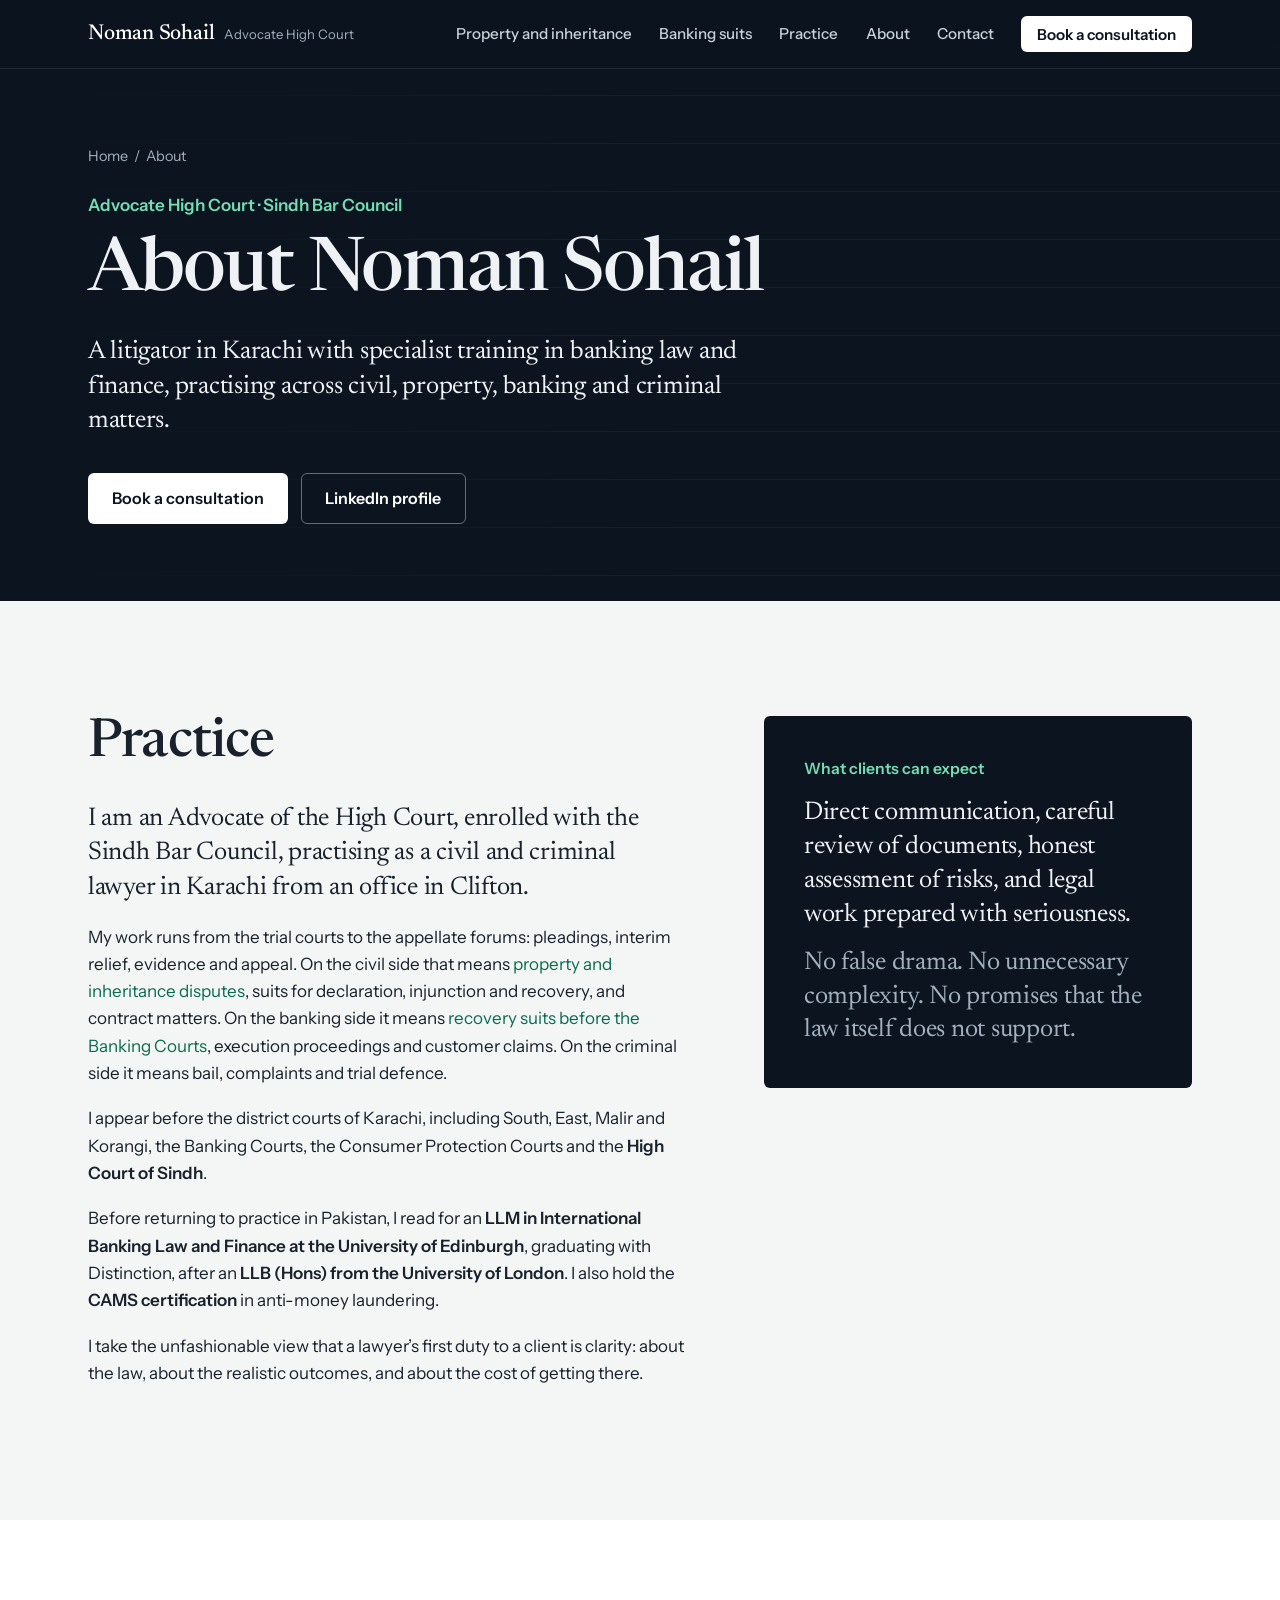
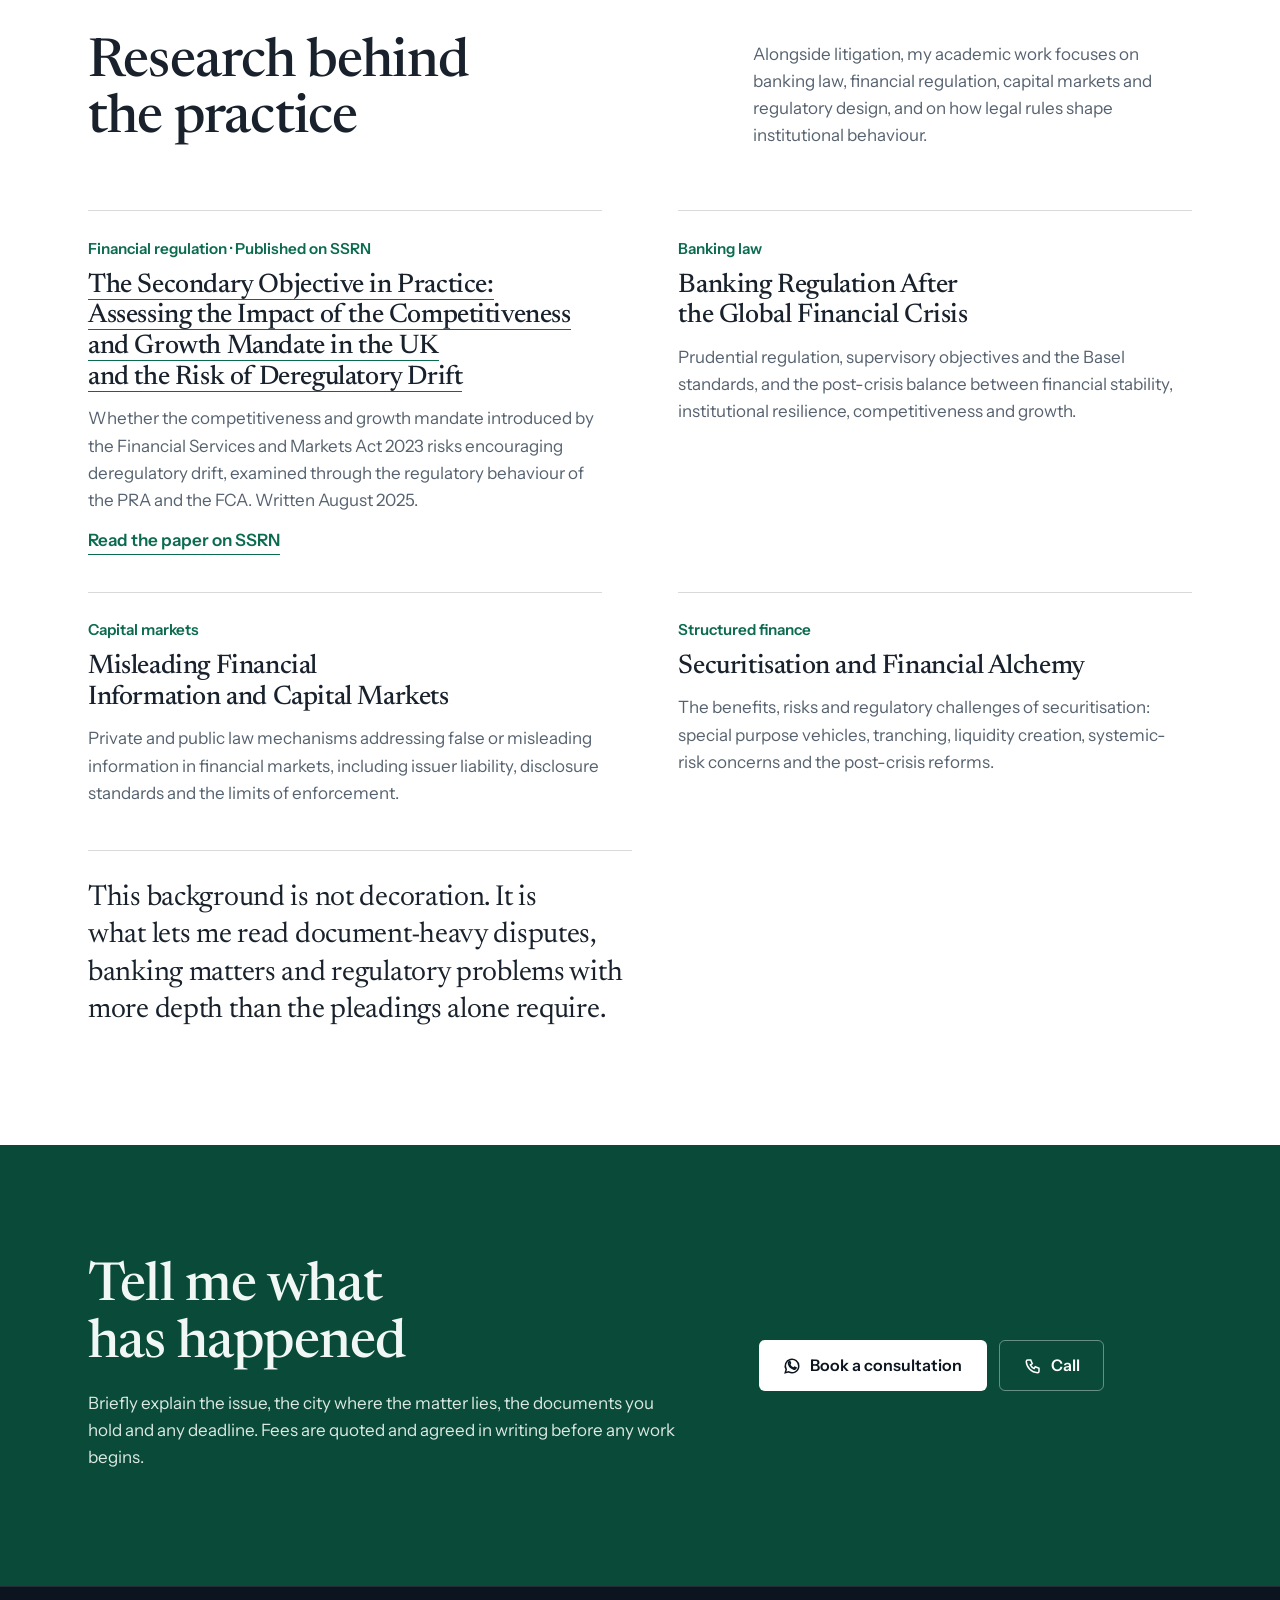
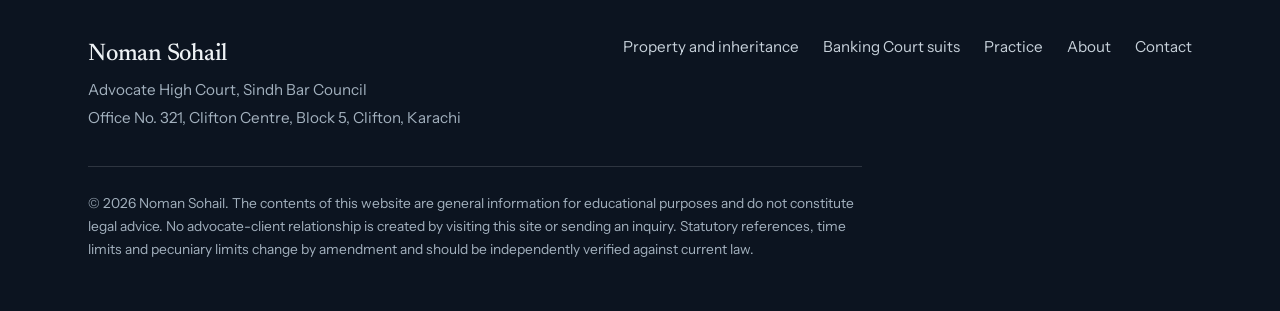
==== about/index.html @ e8c03aa5 "Rebuild as multi-page site: problem guides for property/inheritance and Banking Court suits - Home r" ====
<!DOCTYPE html>
<html lang="en">
<head>
<meta charset="UTF-8">
<meta name="viewport" content="width=device-width, initial-scale=1.0">
<title>About Noman Sohail | Advocate High Court, Karachi | Education, Practice &amp; Research</title>
<meta name="description" content="Noman Sohail is an Advocate of the High Court in Karachi, enrolled with the Sindh Bar Council, with an LLM in International Banking Law and Finance (Distinction) from the University of Edinburgh.">
<meta name="author" content="Noman Sohail">
<meta name="robots" content="index, follow, max-snippet:-1, max-image-preview:large">
<link rel="canonical" href="https://nomansohail.org/about/">
<meta property="og:type" content="website">
<meta property="og:url" content="https://nomansohail.org/about/">
<meta property="og:site_name" content="Noman Sohail, Advocate High Court">
<meta property="og:title" content="About Noman Sohail | Advocate High Court, Karachi | Education, Practice &amp; Research">
<meta property="og:description" content="Noman Sohail is an Advocate of the High Court in Karachi, enrolled with the Sindh Bar Council, with an LLM in International Banking Law and Finance (Distinction) from the University of Edinburgh.">
<meta property="og:image" content="https://nomansohail.org/1776953978502.png">
<meta property="og:image:width" content="800">
<meta property="og:image:height" content="800">
<meta name="twitter:card" content="summary_large_image">
<meta name="theme-color" content="#0c1420">
<link rel="icon" href="data:image/svg+xml,&lt;svg xmlns='http://www.w3.org/2000/svg' viewBox='0 0 100 100'&gt;&lt;rect width='100' height='100' rx='20' fill='%230c1420'/&gt;&lt;text x='50' y='68' font-size='52' text-anchor='middle' fill='%2374ddb3' font-family='Georgia,serif'&gt;NS&lt;/text&gt;&lt;/svg&gt;">
<link rel="preload" href="/fonts/newsreader.woff2" as="font" type="font/woff2" crossorigin>
<link rel="preload" href="/fonts/instrument-sans.woff2" as="font" type="font/woff2" crossorigin>
<link rel="stylesheet" href="/assets/site.css">
<script type="application/ld+json">
{
  "@context": "https://schema.org",
  "@graph": [
    {
      "@type": [
        "WebPage",
        "ProfilePage"
      ],
      "@id": "https://nomansohail.org/about/#webpage",
      "url": "https://nomansohail.org/about/",
      "name": "About Noman Sohail | Advocate High Court, Karachi | Education, Practice & Research",
      "description": "Noman Sohail is an Advocate of the High Court in Karachi, enrolled with the Sindh Bar Council, with an LLM in International Banking Law and Finance (Distinction) from the University of Edinburgh.",
      "inLanguage": "en",
      "isPartOf": {
        "@id": "https://nomansohail.org/#website"
      },
      "about": {
        "@id": "https://nomansohail.org/#practice"
      },
      "author": {
        "@id": "https://nomansohail.org/#person"
      },
      "dateModified": "2026-11-21",
      "mainEntity": {
        "@id": "https://nomansohail.org/#person"
      }
    },
    {
      "@type": "BreadcrumbList",
      "itemListElement": [
        {
          "@type": "ListItem",
          "position": 1,
          "name": "Home",
          "item": "https://nomansohail.org/"
        },
        {
          "@type": "ListItem",
          "position": 2,
          "name": "About",
          "item": "https://nomansohail.org/about/"
        }
      ]
    },
    {
      "@type": "ScholarlyArticle",
      "headline": "The Secondary Objective in Practice: Assessing the Impact of the Competitiveness and Growth Mandate in the UK and the Risk of Deregulatory Drift",
      "author": {
        "@id": "https://nomansohail.org/#person"
      },
      "dateCreated": "2025-08-15",
      "url": "https://papers.ssrn.com/sol3/papers.cfm?abstract_id=7531618",
      "publisher": {
        "@type": "Organization",
        "name": "SSRN"
      }
    }
  ]
}
</script>
</head>
<body>

<header class="nav">
  <div class="nav-in">
    <a href="/" class="brand">
      <span class="b-name">Noman Sohail</span>
      <span class="b-tag">Advocate High Court</span>
    </a>
    <nav>
      <ul class="nav-links" id="navLinks">
        <li><a href="/property-inheritance-lawyer-karachi/">Property and inheritance</a></li>
        <li><a href="/banking-court-lawyer-karachi/">Banking suits</a></li>
        <li><a href="/#services">Practice</a></li>
        <li><a href="/about/">About</a></li>
        <li><a href="/#contact">Contact</a></li>
        <li><a class="nav-cta" href="https://wa.me/923483996102?text=Assalam-o-Alaikum%20Mr.%20Sohail%2C%0A%0AI%20would%20like%20to%20book%20a%20consultation.%0A%0ANature%20of%20matter%3A%20%0ACity/location%20of%20the%20matter%3A%20%0ADocuments%20available%3A%20%0ADeadline%20%28if%20any%29%3A%20%0APreferred%20date/time%3A%20%0AContact%20number%3A%20%0A%0A%28Sent%20from%20nomansohail.org%2C%20about%20page%2C%20menu%29" target="_blank" rel="noopener">Book a consultation</a></li>
      </ul>
    </nav>
    <button class="nav-burger" id="navBurger" aria-label="Toggle menu" aria-expanded="false" aria-controls="navLinks">
      <svg viewBox="0 0 24 24" fill="none" stroke="currentColor" stroke-width="2" width="18" height="18"><path d="M4 7h16M4 12h16M4 17h16"/></svg>
    </button>
  </div>
</header>

<main id="top">

<section class="page-hero band-ink">
  <div class="wrap">
    <p class="crumbs"><a href="/">Home</a> &nbsp;/&nbsp; About</p>
    <p class="page-kicker">Advocate High Court &middot; Sindh Bar Council</p>
    <h1>About Noman Sohail</h1>
    <p class="page-lead">A litigator in Karachi with specialist training in banking law and finance, practising across civil, property, banking and criminal matters.</p>
    <div class="hero-ctas">
      <a class="btn btn-light" href="https://wa.me/923483996102?text=Assalam-o-Alaikum%20Mr.%20Sohail%2C%0A%0AI%20would%20like%20to%20book%20a%20consultation.%0A%0ANature%20of%20matter%3A%20%0ACity/location%20of%20the%20matter%3A%20%0ADocuments%20available%3A%20%0ADeadline%20%28if%20any%29%3A%20%0APreferred%20date/time%3A%20%0AContact%20number%3A%20%0A%0A%28Sent%20from%20nomansohail.org%2C%20about%20page%2C%20top%29" target="_blank" rel="noopener">Book a consultation</a>
      <a class="btn btn-line" href="https://www.linkedin.com/in/noman-sohail-52742b200/" target="_blank" rel="noopener">LinkedIn profile</a>
    </div>
  </div>
</section>

<section class="band-mist">
  <div class="wrap about-grid">
    <div class="about-copy">
      <h2>Practice</h2>
      <p>I am an <b>Advocate of the High Court, enrolled with the Sindh Bar Council</b>, practising as a civil and criminal lawyer in Karachi from an office in Clifton.</p>
      <p>My work runs from the trial courts to the appellate forums: pleadings, interim relief, evidence and appeal. On the civil side that means <a href="/property-inheritance-lawyer-karachi/">property and inheritance disputes</a>, suits for declaration, injunction and recovery, and contract matters. On the banking side it means <a href="/banking-court-lawyer-karachi/">recovery suits before the Banking Courts</a>, execution proceedings and customer claims. On the criminal side it means bail, complaints and trial defence.</p>
      <p>I appear before the district courts of Karachi, including South, East, Malir and Korangi, the Banking Courts, the Consumer Protection Courts and the <b>High Court of Sindh</b>.</p>
      <p>Before returning to practice in Pakistan, I read for an <b>LLM in International Banking Law and Finance at the University of Edinburgh</b>, graduating with Distinction, after an <b>LLB (Hons) from the University of London</b>. I also hold the <b>CAMS certification</b> in anti-money laundering.</p>
      <p>I take the unfashionable view that a lawyer&#8217;s first duty to a client is clarity: about the law, about the realistic outcomes, and about the cost of getting there.</p>
    </div>
    <aside class="expect" aria-label="What clients can expect">
      <h3>What clients can expect</h3>
      <p>Direct communication, careful review of documents, honest assessment of risks, and legal work prepared with seriousness.</p>
      <p>No false drama. No unnecessary complexity. No promises that the law itself does not support.</p>
    </aside>
  </div>
</section>

<section id="research">
  <div class="wrap">
    <div class="sec-head">
      <h2>Research behind the practice</h2>
      <p class="sec-lead">Alongside litigation, my academic work focuses on banking law, financial regulation, capital markets and regulatory design, and on how legal rules shape institutional behaviour.</p>
    </div>
    <div class="papers">
      <article class="paper">
        <p class="field">Financial regulation &middot; Published on SSRN</p>
        <h3><a href="https://papers.ssrn.com/sol3/papers.cfm?abstract_id=7531618" target="_blank" rel="noopener">The Secondary Objective in Practice: Assessing the Impact of the Competitiveness and Growth Mandate in the UK and the Risk of Deregulatory Drift</a></h3>
        <p>Whether the competitiveness and growth mandate introduced by the Financial Services and Markets Act 2023 risks encouraging deregulatory drift, examined through the regulatory behaviour of the PRA and the FCA. Written August 2025.</p>
        <a class="p-link" href="https://papers.ssrn.com/sol3/papers.cfm?abstract_id=7531618" target="_blank" rel="noopener">Read the paper on SSRN</a>
      </article>
      <article class="paper">
        <p class="field">Banking law</p>
        <h3>Banking Regulation After the Global Financial Crisis</h3>
        <p>Prudential regulation, supervisory objectives and the Basel standards, and the post-crisis balance between financial stability, institutional resilience, competitiveness and growth.</p>
      </article>
      <article class="paper">
        <p class="field">Capital markets</p>
        <h3>Misleading Financial Information and Capital Markets</h3>
        <p>Private and public law mechanisms addressing false or misleading information in financial markets, including issuer liability, disclosure standards and the limits of enforcement.</p>
      </article>
      <article class="paper">
        <p class="field">Structured finance</p>
        <h3>Securitisation and Financial Alchemy</h3>
        <p>The benefits, risks and regulatory challenges of securitisation: special purpose vehicles, tranching, liquidity creation, systemic-risk concerns and the post-crisis reforms.</p>
      </article>
    </div>
    <p class="bridge">This background is not decoration. It is what lets me read document-heavy disputes, banking matters and regulatory problems with more depth than the pleadings alone require.</p>
  </div>
</section>

<section class="band-green cta-band">
  <div class="wrap">
    <div>
      <h2>Tell me what has happened</h2>
      <p>Briefly explain the issue, the city where the matter lies, the documents you hold and any deadline. Fees are quoted and agreed in writing before any work begins.</p>
    </div>
    <div class="cta-actions">
      <a class="btn btn-light" href="https://wa.me/923483996102?text=Assalam-o-Alaikum%20Mr.%20Sohail%2C%0A%0AI%20would%20like%20to%20book%20a%20consultation.%0A%0ANature%20of%20matter%3A%20%0ACity/location%20of%20the%20matter%3A%20%0ADocuments%20available%3A%20%0ADeadline%20%28if%20any%29%3A%20%0APreferred%20date/time%3A%20%0AContact%20number%3A%20%0A%0A%28Sent%20from%20nomansohail.org%2C%20about%20page%2C%20bottom%29" target="_blank" rel="noopener"><svg viewBox="0 0 24 24" fill="none" stroke="currentColor" stroke-width="2" aria-hidden="true"><path d="M21 12a9 9 0 01-13.4 7.8L3 21l1.3-4.4A9 9 0 1121 12z"/><path d="M9 10c.5 2.5 2.5 4.5 5 5l1.5-1.5 2 1c-.5 1.5-2 2-3.5 1.5-3-.9-5.6-3.5-6.5-6.5C7 8 7.5 6.5 9 6l1 2L9 10z"/></svg>Book a consultation</a>
      <a class="btn btn-line" href="tel:+923483996102"><svg viewBox="0 0 24 24" fill="none" stroke="currentColor" stroke-width="2" aria-hidden="true"><path d="M5 4h4l2 5-2.5 1.5a11 11 0 005 5L15 13l5 2v4a2 2 0 01-2 2A16 16 0 013 6a2 2 0 012-2z"/></svg>Call</a>
    </div>
  </div>
</section>

</main>

<footer class="band-ink">
  <div class="wrap">
    <div class="foot-in">
      <div>
        <div class="f-brand">Noman Sohail</div>
        <div class="f-sub">Advocate High Court, Sindh Bar Council</div>
        <div class="f-sub">Office No. 321, Clifton Centre, Block 5, Clifton, Karachi</div>
      </div>
      <nav class="f-links" aria-label="Footer">
        <a href="/property-inheritance-lawyer-karachi/">Property and inheritance</a>
        <a href="/banking-court-lawyer-karachi/">Banking Court suits</a>
        <a href="/#services">Practice</a>
        <a href="/about/">About</a>
        <a href="/#contact">Contact</a>
      </nav>
    </div>
    <p class="disclaimer">&copy; <span id="year"></span> Noman Sohail. The contents of this website are general information for educational purposes and do not constitute legal advice. No advocate-client relationship is created by visiting this site or sending an inquiry. Statutory references, time limits and pecuniary limits change by amendment and should be independently verified against current law.</p>
  </div>
</footer>

<nav class="quickbar" aria-label="Quick contact">
  <a href="tel:+923483996102"><svg viewBox="0 0 24 24" fill="none" stroke="currentColor" stroke-width="2" aria-hidden="true"><path d="M5 4h4l2 5-2.5 1.5a11 11 0 005 5L15 13l5 2v4a2 2 0 01-2 2A16 16 0 013 6a2 2 0 012-2z"/></svg>Call</a>
  <a class="wa" href="https://wa.me/923483996102?text=Assalam-o-Alaikum%20Mr.%20Sohail%2C%0A%0AI%20would%20like%20to%20book%20a%20consultation.%0A%0ANature%20of%20matter%3A%20%0ACity/location%20of%20the%20matter%3A%20%0ADocuments%20available%3A%20%0ADeadline%20%28if%20any%29%3A%20%0APreferred%20date/time%3A%20%0AContact%20number%3A%20%0A%0A%28Sent%20from%20nomansohail.org%2C%20about%20page%2C%20mobile%20bar%29" target="_blank" rel="noopener"><svg viewBox="0 0 24 24" fill="none" stroke="currentColor" stroke-width="2" aria-hidden="true"><path d="M21 12a9 9 0 01-13.4 7.8L3 21l1.3-4.4A9 9 0 1121 12z"/><path d="M9 10c.5 2.5 2.5 4.5 5 5l1.5-1.5 2 1c-.5 1.5-2 2-3.5 1.5-3-.9-5.6-3.5-6.5-6.5C7 8 7.5 6.5 9 6l1 2L9 10z"/></svg>WhatsApp</a>
</nav>

<script src="/assets/site.js"></script>
</body>
</html>
---- assets/site.css ----
/* ============ FONTS (self-hosted) ============ */
@font-face{font-family:"Newsreader";src:url("../fonts/newsreader.woff2") format("woff2");font-weight:200 800;font-style:normal;font-display:swap}
@font-face{font-family:"Instrument Sans";src:url("../fonts/instrument-sans.woff2") format("woff2");font-weight:400 700;font-stretch:75% 100%;font-style:normal;font-display:swap}

/* ============ TOKENS ============ */
:root{
  --ink:#0c1420;          /* the advocate's coat */
  --ink-raise:#131e2e;
  --paper:#ffffff;
  --mist:#f3f6f4;
  --ledger:#e2ece1;       /* green ledger paper used for court filings */
  --green:#0b6b4f;
  --green-deep:#0a4a39;
  --mint:#74ddb3;
  --amber:#e8b04a;
  --margin-red:#c8473f;   /* the ruled margin line */
  --serif:"Newsreader",Georgia,"Times New Roman",serif;
  --sans:"Instrument Sans",system-ui,-apple-system,"Segoe UI",sans-serif;
  --maxw:1200px;
  --gutter:clamp(20px,4.5vw,48px);
  --radius:6px;
  /* per-band colours, overridden by the .band-* classes */
  --bg:var(--paper);
  --fg:#18212c;
  --fg-muted:#56626f;
  --rule:rgba(12,20,32,.16);
  --link:var(--green);
  --focus:var(--green);
}
*{margin:0;padding:0;box-sizing:border-box}
html{scroll-behavior:smooth;-webkit-text-size-adjust:100%}
@media(prefers-reduced-motion:reduce){
  html{scroll-behavior:auto}
  *,*::before,*::after{animation-duration:.001s!important;animation-delay:0s!important;animation-iteration-count:1!important;transition-duration:.001s!important}
}
body{font-family:var(--sans);font-size:1.0625rem;line-height:1.6;color:var(--fg);background:var(--ink);-webkit-font-smoothing:antialiased;overflow-x:hidden}
::selection{background:var(--mint);color:var(--ink)}
a{color:var(--link);text-decoration:none}
img{max-width:100%;height:auto;display:block}
button{font-family:inherit;cursor:pointer}
:focus-visible{outline:2px solid var(--focus);outline-offset:3px;border-radius:3px}

/* ============ BANDS ============ */
section,footer{background:var(--bg);color:var(--fg)}
section{padding:clamp(72px,9vw,128px) 0;scroll-margin-top:68px}
.band-ink{--bg:var(--ink);--fg:#eef2f5;--fg-muted:#a3b1be;--rule:rgba(255,255,255,.14);--link:var(--mint);--focus:var(--mint)}
.band-ledger{--bg:var(--ledger)}
.band-mist{--bg:var(--mist)}
.band-green{--bg:var(--green-deep);--fg:#f1f7f4;--fg-muted:#b9d3c8;--rule:rgba(255,255,255,.2);--link:#fff;--focus:#fff}
.wrap{max-width:var(--maxw);margin:0 auto;padding:0 var(--gutter)}

/* ============ TYPE ============ */
h1,h2,h3{font-family:var(--serif);font-weight:500;letter-spacing:-.015em;text-wrap:balance}
h2{font-size:clamp(2rem,4.3vw,3.35rem);line-height:1.06}
.sec-head{display:grid;grid-template-columns:minmax(0,7fr) minmax(0,5fr);gap:clamp(1.2rem,4vw,4rem);align-items:end;margin-bottom:clamp(2.2rem,5vw,3.8rem)}
.sec-lead{color:var(--fg-muted);max-width:52ch}
@media(max-width:820px){.sec-head{grid-template-columns:1fr}}

/* ============ BUTTONS ============ */
.btn{display:inline-flex;align-items:center;justify-content:center;gap:.6rem;font-weight:600;font-size:1rem;line-height:1.2;padding:.95rem 1.45rem;border-radius:var(--radius);border:1px solid transparent;transition:background-color .2s,color .2s,border-color .2s}
.btn svg{width:18px;height:18px;flex:none}
.btn-light{background:#fff;color:var(--ink)}
.btn-light:hover{background:var(--mint)}
.btn-line{border-color:rgba(255,255,255,.38);color:#fff}
.btn-line:hover{border-color:#fff;background:rgba(255,255,255,.06)}
.btn-green{background:var(--green);color:#fff}
.btn-green:hover{background:var(--green-deep)}

/* ============ NAV ============ */
.nav{position:fixed;top:0;left:0;right:0;z-index:60;background:rgba(12,20,32,.86);backdrop-filter:blur(14px);-webkit-backdrop-filter:blur(14px);border-bottom:1px solid rgba(255,255,255,.1);--focus:var(--mint)}
.nav-in{max-width:var(--maxw);margin:0 auto;padding:0 var(--gutter);height:68px;display:flex;align-items:center;justify-content:space-between;gap:1rem}
.brand{display:flex;align-items:baseline;gap:.6rem;color:#fff}
.brand .b-name{font-family:var(--serif);font-size:1.35rem;font-weight:500;letter-spacing:-.01em}
.brand .b-tag{font-size:.82rem;color:#a3b1be}
.nav-links{display:flex;align-items:center;gap:1.7rem;list-style:none}
.nav-links a{color:#c7d1da;font-size:.95rem;font-weight:500;transition:color .2s}
.nav-links a:hover{color:#fff}
.nav-links .nav-cta{color:var(--ink);background:#fff;font-weight:600;padding:.55rem 1rem;border-radius:var(--radius)}
.nav-links .nav-cta:hover{color:var(--ink);background:var(--mint)}
.nav-burger{display:none;background:none;border:1px solid rgba(255,255,255,.22);border-radius:var(--radius);width:42px;height:42px;color:#fff;align-items:center;justify-content:center}
@media(max-width:900px){
  .nav-links{position:absolute;top:100%;right:0;left:0;flex-direction:column;align-items:stretch;gap:0;background:var(--ink);border-bottom:1px solid rgba(255,255,255,.12);padding:.4rem 0 1.2rem;display:none}
  .nav-links.open{display:flex}
  .nav-links a{display:block;padding:.95rem var(--gutter);border-bottom:1px solid rgba(255,255,255,.08);font-size:1.05rem}
  .nav-links .nav-cta{margin:1.1rem var(--gutter) 0;text-align:center;border-bottom:0}
  .nav-burger{display:flex}
}

/* ============ HERO ============ */
.hero{position:relative;padding:calc(68px + clamp(48px,7vw,96px)) 0 0;overflow:hidden}
/* faint ruled lines, as on ledger paper */
.hero::before{content:"";position:absolute;inset:0;pointer-events:none;background:repeating-linear-gradient(to bottom,transparent 0 47px,rgba(255,255,255,.045) 47px 48px);-webkit-mask-image:linear-gradient(to right,transparent,#000 55%);mask-image:linear-gradient(to right,transparent,#000 55%)}
.hero-top{position:relative}
.hero-grid{position:relative;display:grid;grid-template-columns:minmax(0,1fr) clamp(240px,26vw,330px);gap:clamp(2rem,6vw,5.5rem);align-items:end}
.hero-role{color:var(--mint);font-weight:600;margin-bottom:1.1rem}
.hero h1{font-size:clamp(3.3rem,13.2vw,11.4rem);line-height:.86;letter-spacing:-.04em;margin:0 0 clamp(1.6rem,3.4vw,3rem) -.045em}
.hero h1 .h1-role{display:block;font-family:var(--sans);font-size:clamp(1rem,1.5vw,1.2rem);font-weight:600;line-height:1.4;letter-spacing:0;color:var(--mint);margin:clamp(1.1rem,2vw,1.8rem) 0 0 .2em}
.hero-statement{font-family:var(--serif);font-size:clamp(1.5rem,2.9vw,2.4rem);line-height:1.16;letter-spacing:-.015em;max-width:26ch;margin-bottom:1.3rem;text-wrap:balance}
.hero-sub{color:var(--fg-muted);max-width:56ch;margin-bottom:2.2rem}
.hero-ctas{display:flex;flex-wrap:wrap;gap:.8rem}
.portrait{position:relative;align-self:end}
.portrait img{width:100%;aspect-ratio:1/1;object-fit:cover;border-radius:var(--radius);filter:contrast(1.03)}
.cred-strip{position:relative;list-style:none;display:grid;grid-template-columns:repeat(4,minmax(0,1fr));margin-top:clamp(3rem,6vw,5rem);border-top:1px solid var(--rule)}
.cred-strip li{padding:1.5rem 1.4rem 1.9rem 0;border-right:1px solid var(--rule);padding-left:1.4rem}
.cred-strip li:first-child{padding-left:0}
.cred-strip li:last-child{border-right:0}
.cred-strip b{display:block;font-family:var(--serif);font-weight:500;font-size:1.22rem;line-height:1.2;letter-spacing:-.01em}
.cred-strip span{display:block;color:var(--fg-muted);font-size:.92rem;margin-top:.3rem}
@keyframes rise{from{opacity:0;transform:translateY(20px)}to{opacity:1;transform:none}}
@keyframes unveil{from{clip-path:inset(0 0 100% 0)}to{clip-path:inset(0 0 0 0)}}
.hero-top>*,.hero-copy>*{animation:rise .75s cubic-bezier(.2,.7,.2,1) both}
.hero-top>h1{animation-delay:.06s}
.hero-copy>:nth-child(1){animation-delay:.16s}
.hero-copy>:nth-child(2){animation-delay:.24s}
.hero-copy>:nth-child(3){animation-delay:.32s}
.portrait img{animation:unveil 1s .28s cubic-bezier(.2,.7,.2,1) both}
@media(max-width:900px){
  .hero-grid{grid-template-columns:1fr;align-items:start}
  .portrait{max-width:300px}
  .hero-ctas .btn{flex:1 1 100%}
  .cred-strip{grid-template-columns:repeat(2,minmax(0,1fr))}
  .cred-strip li{padding:1.2rem 1rem 1.3rem 0;border-right:0;border-bottom:1px solid var(--rule)}
  .cred-strip li:nth-child(odd){border-right:1px solid var(--rule)}
  .cred-strip li:nth-child(even){padding-left:1rem}
  .cred-strip li:nth-last-child(-n+2){border-bottom:0}
}

/* ============ PRACTICE (ledger) ============ */
.ledger{list-style:none;position:relative;border-bottom:1px solid var(--rule)}
.ledger::before,.ledger::after{content:"";position:absolute;top:0;bottom:0;width:1px;background:var(--margin-red);opacity:.7}
.ledger::before{left:clamp(14px,2.4vw,30px)}
.ledger::after{left:calc(clamp(14px,2.4vw,30px) + 4px)}
.ledger-row{display:grid;grid-template-columns:minmax(0,4fr) minmax(0,6fr) minmax(0,3fr);gap:clamp(1rem,3vw,3rem);align-items:baseline;padding:1.7rem 0 1.8rem calc(clamp(14px,2.4vw,30px) + 28px);border-top:1px solid var(--rule)}
.ledger-row h3{font-size:clamp(1.5rem,2.5vw,2rem);line-height:1.1}
.ledger-row p{color:#2c3744}
.ledger-row .ledger-tags{color:var(--green);font-weight:600;font-size:.95rem;text-align:right}
@media(max-width:900px){
  .ledger-row{grid-template-columns:1fr;gap:.5rem}
  .ledger-row .ledger-tags{text-align:left}
}

/* ============ RESEARCH ============ */
.papers{display:grid;grid-template-columns:repeat(2,minmax(0,1fr));column-gap:clamp(2rem,6vw,5.5rem)}
.paper{border-top:1px solid var(--rule);padding:1.6rem 0 2.3rem}
.paper .field{color:var(--green);font-weight:600;font-size:.95rem;margin-bottom:.6rem}
.paper h3{font-size:clamp(1.35rem,2.1vw,1.7rem);line-height:1.15;margin-bottom:.7rem}
.paper p{color:var(--fg-muted)}
.bridge{font-family:var(--serif);font-size:clamp(1.3rem,2.3vw,1.8rem);line-height:1.3;letter-spacing:-.01em;max-width:34ch;border-top:1px solid var(--rule);padding-top:1.8rem;margin-top:.4rem;text-wrap:balance}
@media(max-width:820px){.papers{grid-template-columns:1fr}}

/* ============ ABOUT ============ */
.about-grid{display:grid;grid-template-columns:minmax(0,7fr) minmax(0,5fr);gap:clamp(2rem,6vw,5.5rem);align-items:start}
.about-copy h2{margin-bottom:1.8rem}
.about-copy p{margin-bottom:1.15rem;max-width:62ch}
.about-copy p:first-of-type{font-family:var(--serif);font-size:clamp(1.3rem,2vw,1.6rem);line-height:1.35;letter-spacing:-.01em;color:var(--fg)}
.about-copy p b{font-weight:inherit}
.about-copy p+p b{font-weight:600}
.expect{background:var(--ink);color:#eef2f5;border-radius:var(--radius);padding:clamp(1.6rem,3.2vw,2.5rem);position:sticky;top:96px}
.expect h3{font-family:var(--sans);font-size:.98rem;font-weight:600;letter-spacing:0;color:var(--mint);margin-bottom:1rem}
.expect p{font-family:var(--serif);font-size:clamp(1.3rem,2vw,1.6rem);line-height:1.32;letter-spacing:-.01em}
.expect p+p{margin-top:.9rem;color:#a3b1be}
@media(max-width:900px){.about-grid{grid-template-columns:1fr}.expect{position:static}}

/* ============ FEES ============ */
.pb-grid{display:grid;grid-template-columns:minmax(0,7fr) minmax(0,5fr);gap:clamp(2rem,6vw,5.5rem);align-items:start}
.pb-grid h2{margin-bottom:1.6rem}
.pb-grid p{max-width:58ch;margin-bottom:1.1rem;color:#dbe9e2}
.pb-foot{margin-top:1.9rem;display:flex;flex-wrap:wrap;gap:1rem 1.4rem;align-items:center}
.pb-caveat{font-size:.92rem;color:var(--fg-muted)}
.pb-list{list-style:none;border-bottom:1px solid var(--rule)}
.pb-list li{border-top:1px solid var(--rule);padding:1.15rem 0;font-family:var(--serif);font-size:1.25rem;line-height:1.3;letter-spacing:-.005em}
@media(max-width:900px){.pb-grid{grid-template-columns:1fr}}

/* ============ CONTACT ============ */
.contact-grid{display:grid;grid-template-columns:minmax(0,5fr) minmax(0,7fr);gap:clamp(2rem,6vw,5.5rem);align-items:start}
.contact-grid h2{margin-bottom:1.4rem}
.contact-grid .sec-lead{margin-bottom:1.9rem}
.contact-list{border-bottom:1px solid var(--rule)}
.contact-list>div{display:grid;grid-template-columns:8.5rem minmax(0,1fr);gap:1rem;align-items:baseline;border-top:1px solid var(--rule);padding:1.2rem 0}
.contact-list dt{color:var(--fg-muted);font-size:.95rem}
.contact-list dd{font-family:var(--serif);font-size:clamp(1.2rem,2vw,1.5rem);line-height:1.25;letter-spacing:-.01em;overflow-wrap:anywhere}
.contact-list dd a{color:var(--fg);border-bottom:1px solid transparent;transition:color .2s,border-color .2s}
.contact-list dd a:hover{color:var(--green);border-bottom-color:var(--green)}
.contact-list address{font-style:normal}
.consult-note{color:var(--fg-muted);max-width:44ch;margin-bottom:1.6rem}
@media(max-width:900px){.contact-grid{grid-template-columns:1fr}}
@media(max-width:520px){.contact-list>div{grid-template-columns:1fr;gap:.15rem}}

/* ============ FOOTER ============ */
footer{padding:3rem 0 3.2rem;border-top:1px solid rgba(255,255,255,.1)}
.foot-in{display:flex;flex-wrap:wrap;gap:1.6rem 3rem;justify-content:space-between;align-items:flex-start}
.f-brand{font-family:var(--serif);font-size:1.5rem;font-weight:500;letter-spacing:-.01em}
.f-sub{color:var(--fg-muted);font-size:.95rem;margin-top:.25rem}
.f-links{display:flex;flex-wrap:wrap;gap:.5rem 1.5rem;font-size:.95rem}
.f-links a{color:#c7d1da}
.f-links a:hover{color:#fff}
.disclaimer{margin-top:2.2rem;padding-top:1.6rem;border-top:1px solid var(--rule);font-size:.86rem;color:var(--fg-muted);max-width:86ch;line-height:1.65}

/* ============ QUICK CONTACT BAR (phones) ============ */
.quickbar{display:none}
@media(max-width:720px){
  .quickbar{display:grid;grid-template-columns:repeat(2,1fr);position:fixed;left:0;right:0;bottom:0;z-index:55;background:var(--ink);border-top:1px solid rgba(255,255,255,.16);padding-bottom:env(safe-area-inset-bottom);--focus:var(--mint)}
  .quickbar a{display:flex;align-items:center;justify-content:center;gap:.5rem;padding:.95rem .4rem;color:#fff;font-weight:600;font-size:.98rem;border-right:1px solid rgba(255,255,255,.12)}
  .quickbar a:last-child{border-right:0}
  .quickbar a.wa{background:var(--green);border-right-color:transparent}
  .quickbar svg{width:18px;height:18px;flex:none}
  footer{padding-bottom:calc(3.2rem + 58px)}
}

/* ============ PROBLEM ENTRY CARDS (home) ============ */
.entry-grid{display:grid;grid-template-columns:repeat(2,minmax(0,1fr));gap:clamp(1rem,2.4vw,1.8rem)}
.entry{display:flex;flex-direction:column;background:var(--paper);border:1px solid var(--rule);border-radius:var(--radius);padding:clamp(1.5rem,3vw,2.4rem);color:var(--fg);transition:border-color .2s,transform .2s}
.entry:hover{border-color:var(--green);transform:translateY(-2px)}
.entry .e-kicker{color:var(--green);font-weight:600;font-size:.95rem;margin-bottom:.7rem}
.entry h3{font-size:clamp(1.6rem,2.6vw,2.15rem);line-height:1.1;margin-bottom:.9rem}
.entry p{color:var(--fg-muted);margin-bottom:1.1rem}
.entry ul{list-style:none;margin:0 0 1.5rem;display:grid;gap:.45rem}
.entry li{padding-left:1.1rem;position:relative;color:#2c3744}
.entry li::before{content:"";position:absolute;left:0;top:.68em;width:5px;height:5px;border-radius:50%;background:var(--green)}
.entry .e-go{margin-top:auto;font-weight:600;color:var(--green)}
.entry-other{margin-top:1.6rem;color:var(--fg-muted)}
.entry-other a{font-weight:600;border-bottom:1px solid currentColor}
.ledger-row h3 a{color:inherit;border-bottom:1px solid var(--green)}
.ledger-row h3 a:hover{color:var(--green)}
@media(max-width:820px){.entry-grid{grid-template-columns:1fr}}

/* ============ INNER PAGES ============ */
.page-hero{position:relative;padding:calc(68px + clamp(40px,6vw,84px)) 0 clamp(48px,6vw,88px);overflow:hidden}
.page-hero::before{content:"";position:absolute;inset:0;pointer-events:none;background:repeating-linear-gradient(to bottom,transparent 0 47px,rgba(255,255,255,.045) 47px 48px);-webkit-mask-image:linear-gradient(to right,transparent,#000 55%);mask-image:linear-gradient(to right,transparent,#000 55%)}
.page-hero .wrap{position:relative}
.crumbs{font-size:.9rem;color:var(--fg-muted);margin-bottom:1.5rem}
.crumbs a{color:var(--fg-muted);border-bottom:1px solid transparent}
.crumbs a:hover{color:#fff;border-bottom-color:currentColor}
.page-kicker{color:var(--mint);font-weight:600;margin-bottom:1rem}
.page-hero h1{font-size:clamp(2.4rem,5.8vw,4.7rem);line-height:1.02;letter-spacing:-.028em;max-width:19ch;margin-bottom:1.5rem}
.page-lead{font-family:var(--serif);font-size:clamp(1.25rem,2vw,1.6rem);line-height:1.36;letter-spacing:-.01em;max-width:48ch;margin-bottom:2.1rem}
.page-meta{margin-top:1.8rem;font-size:.9rem;color:var(--fg-muted)}
.doc-grid{display:grid;grid-template-columns:minmax(0,7fr) minmax(0,4fr);gap:clamp(2rem,6vw,5.5rem);align-items:start}
.prose>*:first-child{margin-top:0}
.prose h2{font-size:clamp(1.75rem,3.1vw,2.5rem);line-height:1.1;margin:3.2rem 0 1.1rem;scroll-margin-top:90px}
.prose h3{font-size:clamp(1.3rem,2vw,1.55rem);line-height:1.2;margin:2rem 0 .6rem}
.prose p,.prose ul,.prose ol{max-width:66ch;margin-bottom:1.1rem}
.prose ul,.prose ol{padding-left:1.25rem}
.prose li{margin-bottom:.5rem}
.prose li::marker{color:var(--green)}
.prose a{border-bottom:1px solid currentColor}
.prose strong{font-weight:600}
.callout{border-left:3px solid var(--margin-red);background:var(--ledger);padding:1.25rem 1.45rem;border-radius:0 var(--radius) var(--radius) 0;margin:1.7rem 0;max-width:66ch}
.callout p{margin-bottom:.5rem}
.callout p:last-child{margin-bottom:0}
.callout .c-title{font-weight:600;color:var(--ink)}
.compare{width:100%;max-width:720px;border-collapse:collapse;margin:1.4rem 0 1.8rem;font-size:.98rem}
.compare th,.compare td{text-align:left;vertical-align:top;padding:.8rem .9rem .8rem 0;border-top:1px solid var(--rule)}
.compare th{font-weight:600;color:var(--fg-muted);font-size:.9rem}
.compare td:first-child{font-weight:600;width:28%}
.table-scroll{overflow-x:auto}
.side{position:sticky;top:96px;display:grid;gap:1.2rem}
.side .expect{position:static}
.side .expect ul{list-style:none;display:grid;gap:.6rem;margin:0 0 1.4rem;color:#d5dde5;font-size:.98rem}
.side .expect li{padding-left:1.1rem;position:relative}
.side .expect li::before{content:"";position:absolute;left:0;top:.68em;width:5px;height:5px;border-radius:50%;background:var(--mint)}
.side .expect .btn{width:100%}
.toc{border:1px solid var(--rule);border-radius:var(--radius);padding:1.3rem 1.4rem}
.toc h2{font-family:var(--sans);font-size:.95rem;font-weight:600;letter-spacing:0;color:var(--fg-muted);margin-bottom:.8rem}
.toc ol{list-style:none;display:grid;gap:.5rem;font-size:.97rem}
.toc a{color:var(--fg)}
.toc a:hover{color:var(--green)}
.faq{max-width:820px}
.faq details{border-top:1px solid var(--rule);padding:1.25rem 0}
.faq details:last-child{border-bottom:1px solid var(--rule)}
.faq summary{font-family:var(--serif);font-size:clamp(1.2rem,1.9vw,1.45rem);line-height:1.25;letter-spacing:-.01em;cursor:pointer;list-style:none;display:flex;justify-content:space-between;gap:1.2rem;align-items:baseline}
.faq summary::-webkit-details-marker{display:none}
.faq summary::after{content:"+";font-family:var(--sans);color:var(--green);font-size:1.4rem;line-height:1;flex:none}
.faq details[open] summary::after{content:"\2212"}
.faq details p{margin-top:.9rem;color:var(--fg-muted);max-width:66ch}
.cta-band .wrap{display:grid;grid-template-columns:minmax(0,7fr) minmax(0,5fr);gap:clamp(1.6rem,5vw,4rem);align-items:center}
.cta-band h2{margin-bottom:1rem}
.cta-band p{color:#dbe9e2;max-width:54ch}
.cta-band .cta-actions{display:flex;flex-wrap:wrap;gap:.8rem}
.related{margin-top:2.6rem;padding-top:1.6rem;border-top:1px solid var(--rule);max-width:66ch}
.paper h3 a{color:inherit;border-bottom:1px solid var(--green)}
.paper h3 a:hover{color:var(--green)}
.paper .p-link{display:inline-block;margin-top:.8rem;font-weight:600;border-bottom:1px solid currentColor}
.fee-note{color:var(--fg-muted);max-width:44ch;margin-bottom:1.6rem;font-size:.97rem}
@media(max-width:900px){
  .doc-grid{grid-template-columns:1fr}
  .side{position:static}
  .cta-band .wrap{grid-template-columns:1fr}
  .cta-band .cta-actions .btn{flex:1 1 100%}
}
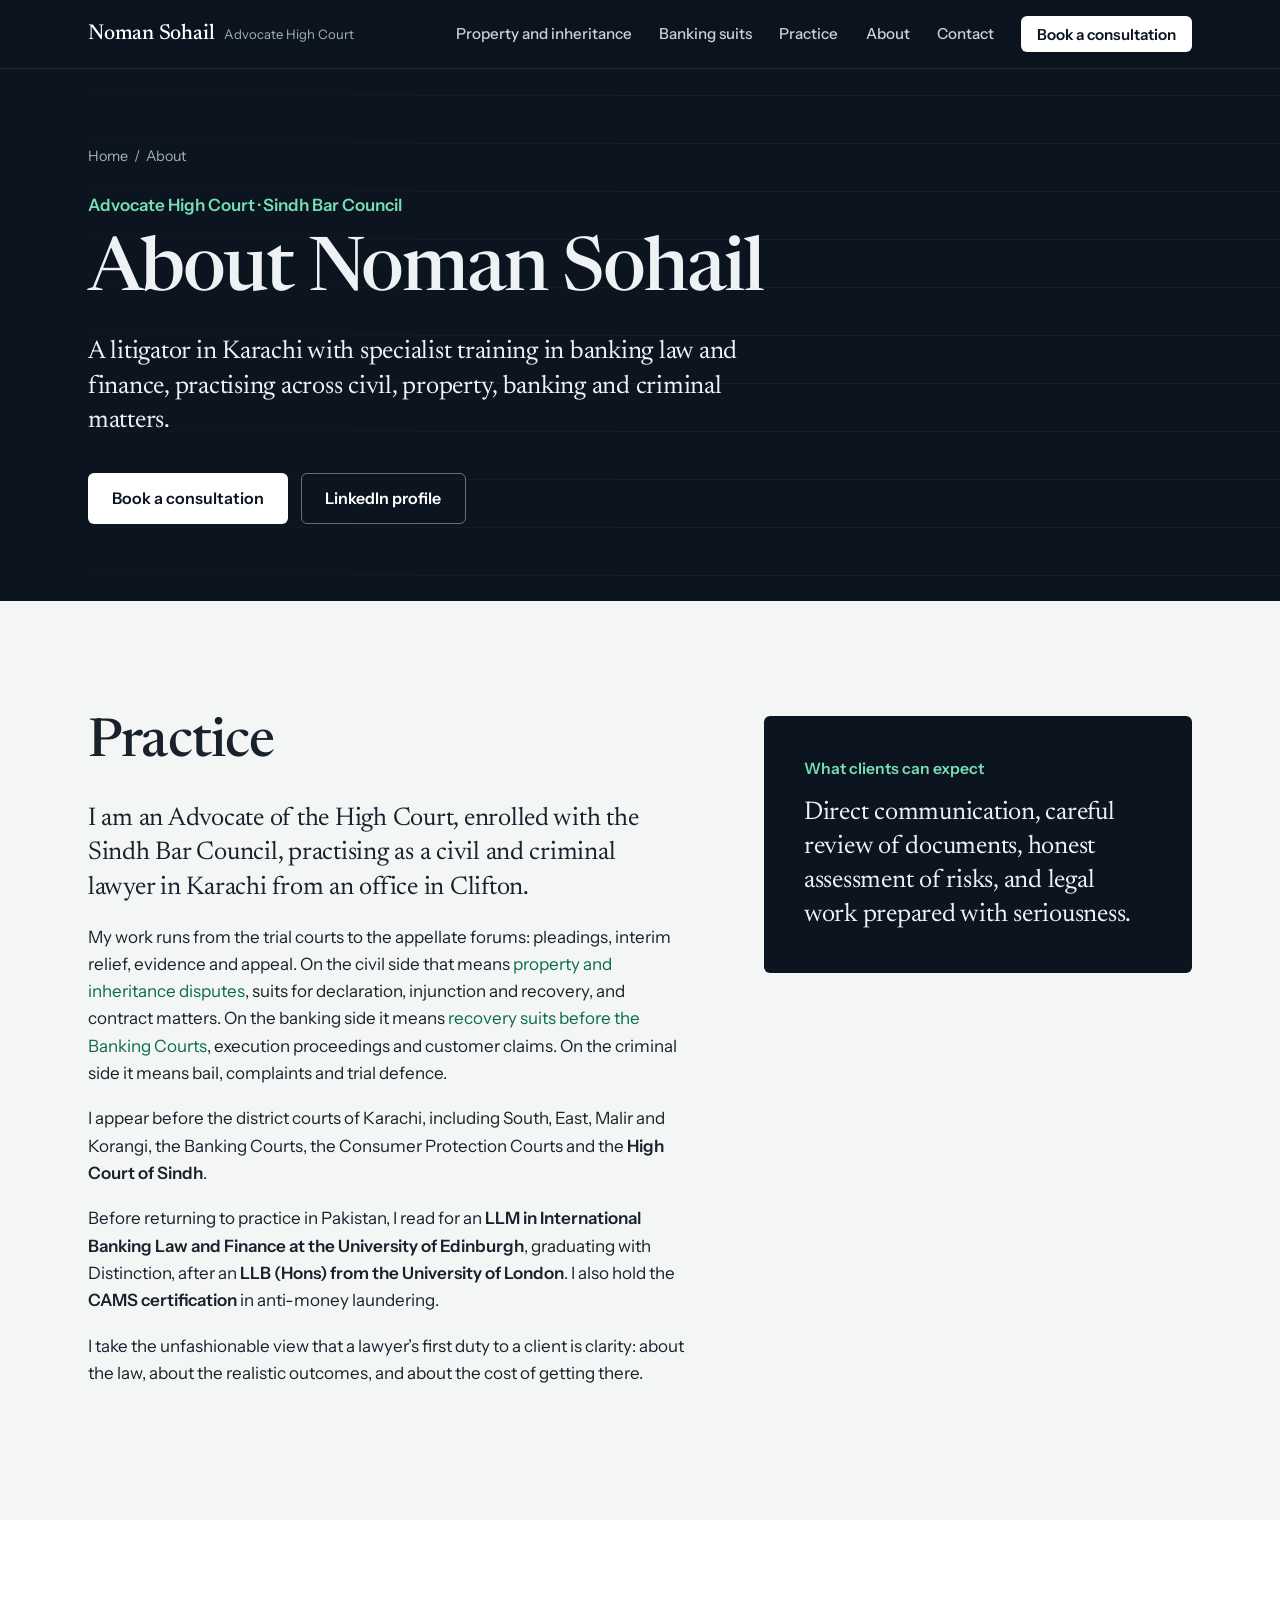
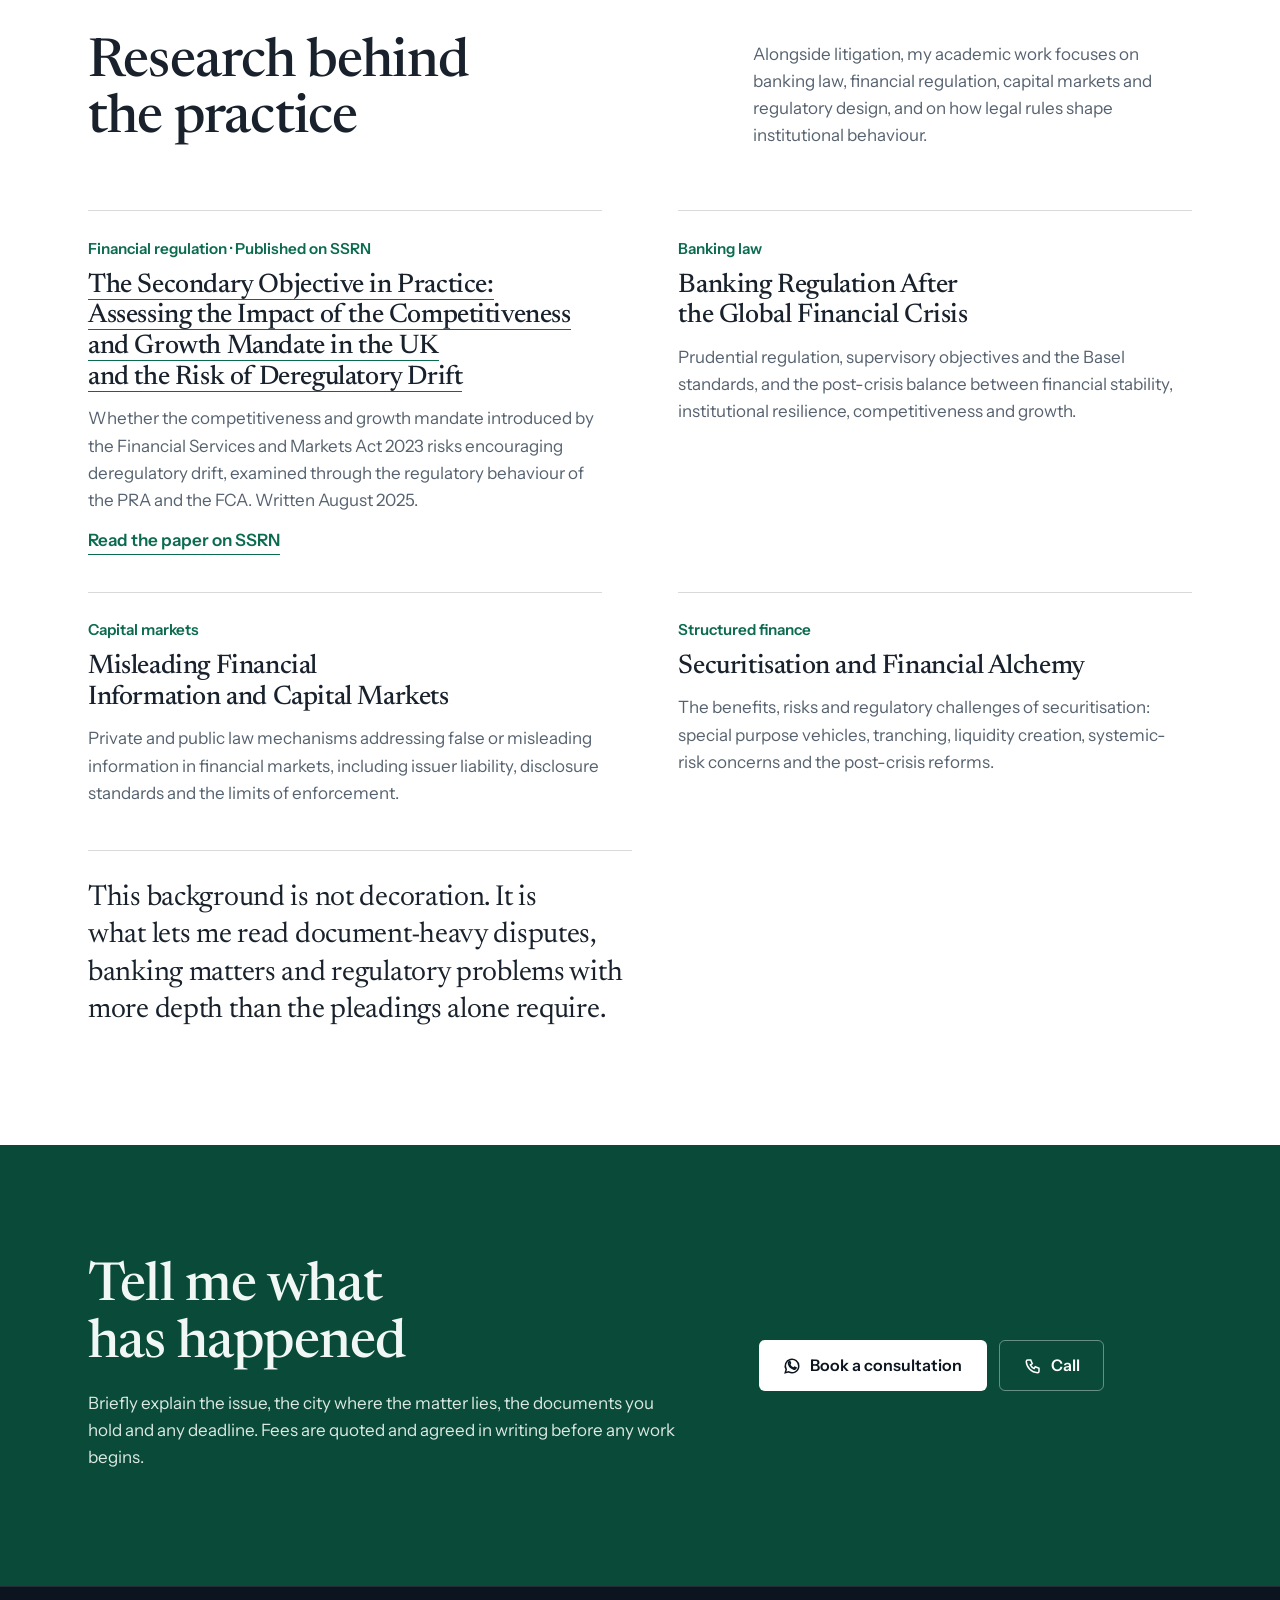
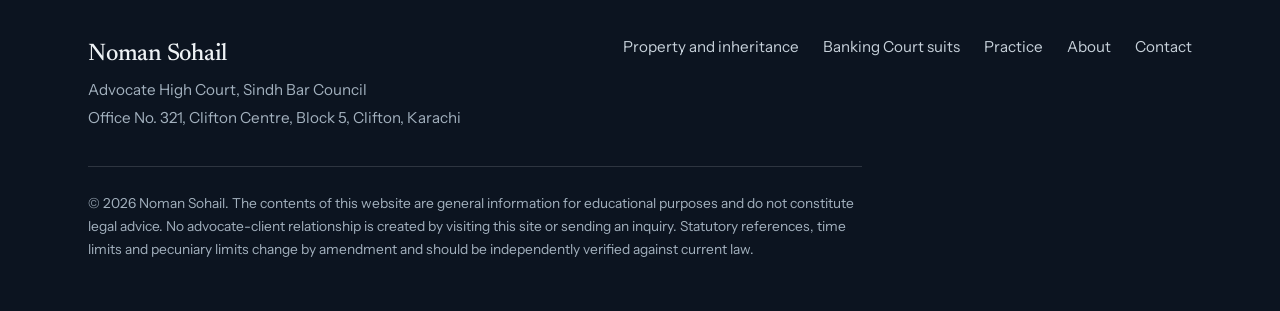
==== commit 8ffef3c3: "Remove the three-sentence tagline from about/index.html" ====
--- a/about/index.html
+++ b/about/index.html
@@ -136,7 +136,6 @@
     <aside class="expect" aria-label="What clients can expect">
       <h3>What clients can expect</h3>
       <p>Direct communication, careful review of documents, honest assessment of risks, and legal work prepared with seriousness.</p>
-      <p>No false drama. No unnecessary complexity. No promises that the law itself does not support.</p>
     </aside>
   </div>
 </section>
